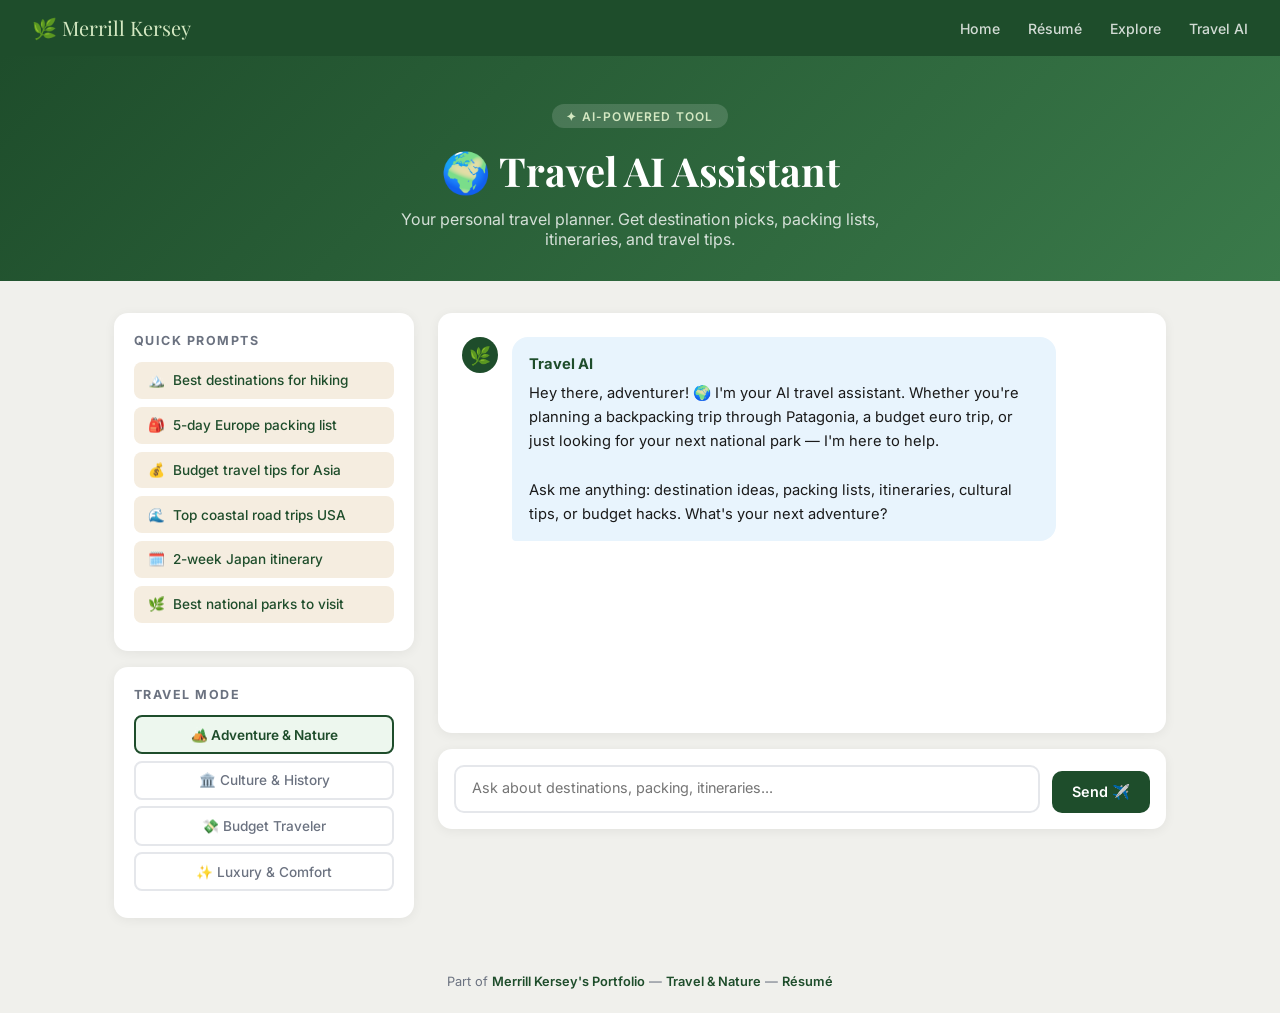
==== app .html @ 7468a77b "Rename app (1).html to app .html" ====
<!DOCTYPE html>
<html lang="en">
<head>
  <meta charset="UTF-8"/>
  <meta name="viewport" content="width=device-width, initial-scale=1.0"/>
  <title>Travel AI | Merrill Kersey</title>
  <link href="https://fonts.googleapis.com/css2?family=Playfair+Display:wght@400;700&family=Inter:wght@300;400;500;600&display=swap" rel="stylesheet"/>
  <style>
    :root {
      --forest: #1e4d2b;
      --forest-light: #2d6b3f;
      --sky: #e8f4fd;
      --sand: #f5ede0;
      --accent: #e07b39;
      --white: #ffffff;
      --gray: #f0f0ec;
      --text: #1a1a1a;
      --muted: #6b7280;
    }
    * { box-sizing: border-box; margin: 0; padding: 0; }
    body { font-family: 'Inter', sans-serif; background: var(--gray); color: var(--text); min-height: 100vh; display: flex; flex-direction: column; }

    nav { background: var(--forest); padding: 0.9rem 2rem; display: flex; justify-content: space-between; align-items: center; }
    nav .brand { font-family: 'Playfair Display', serif; color: #d4e8c2; font-size: 1.25rem; text-decoration: none; }
    nav .nav-links a { color: rgba(255,255,255,0.8); text-decoration: none; margin-left: 1.5rem; font-size: 0.88rem; font-weight: 500; transition: color 0.2s; }
    nav .nav-links a:hover { color: #fff; }

    .app-hero { background: linear-gradient(135deg, var(--forest) 0%, #3a7a4a 100%); color: white; padding: 3rem 2rem 2rem; text-align: center; }
    .app-hero .badge { background: rgba(255,255,255,0.15); color: #d4e8c2; padding: 0.3rem 0.9rem; border-radius: 20px; font-size: 0.75rem; font-weight: 600; letter-spacing: 0.1em; text-transform: uppercase; margin-bottom: 1rem; display: inline-block; }
    .app-hero h1 { font-family: 'Playfair Display', serif; font-size: 2.5rem; margin-bottom: 0.75rem; }
    .app-hero p { color: rgba(255,255,255,0.8); font-size: 1rem; max-width: 550px; margin: 0 auto; }

    .app-layout { display: grid; grid-template-columns: 300px 1fr; gap: 1.5rem; max-width: 1100px; margin: 2rem auto; padding: 0 1.5rem; flex: 1; }
    @media (max-width: 768px) { .app-layout { grid-template-columns: 1fr; } nav .nav-links { display: none; } }

    .sidebar { display: flex; flex-direction: column; gap: 1rem; }
    .card { background: var(--white); border-radius: 14px; padding: 1.25rem; box-shadow: 0 2px 12px rgba(0,0,0,0.06); }
    .card h3 { font-size: 0.78rem; font-weight: 700; text-transform: uppercase; letter-spacing: 0.12em; color: var(--muted); margin-bottom: 0.85rem; }

    .prompt-btn { width: 100%; text-align: left; background: var(--sand); border: none; border-radius: 8px; padding: 0.65rem 0.85rem; font-family: 'Inter', sans-serif; font-size: 0.85rem; color: var(--forest); font-weight: 500; cursor: pointer; transition: background 0.2s, transform 0.1s; display: block; margin-bottom: 0.5rem; }
    .prompt-btn:hover { background: #ead8c0; transform: translateX(2px); }
    .prompt-btn .emoji { margin-right: 0.5rem; }

    .mode-btn { width: 100%; padding: 0.6rem; border: 2px solid #e5e7eb; background: none; border-radius: 8px; font-family: 'Inter', sans-serif; font-size: 0.85rem; font-weight: 500; cursor: pointer; transition: all 0.2s; margin-bottom: 0.4rem; color: var(--muted); }
    .mode-btn.active { border-color: var(--forest); background: #edf7ee; color: var(--forest); font-weight: 600; }

    .chat-area { display: flex; flex-direction: column; gap: 1rem; }
    .messages { background: var(--white); border-radius: 14px; padding: 1.5rem; min-height: 420px; max-height: 520px; overflow-y: auto; box-shadow: 0 2px 12px rgba(0,0,0,0.06); display: flex; flex-direction: column; gap: 1rem; }

    .message { display: flex; gap: 0.85rem; animation: slideIn 0.3s ease; }
    .message.user { flex-direction: row-reverse; }
    @keyframes slideIn { from { opacity: 0; transform: translateY(8px); } to { opacity: 1; transform: translateY(0); } }

    .avatar { width: 36px; height: 36px; border-radius: 50%; display: flex; align-items: center; justify-content: center; font-size: 1.1rem; flex-shrink: 0; }
    .avatar.ai { background: var(--forest); }
    .avatar.user { background: var(--accent); }

    .bubble { max-width: 80%; padding: 0.9rem 1.1rem; border-radius: 16px; font-size: 0.92rem; line-height: 1.65; }
    .message.ai .bubble { background: var(--sky); color: var(--text); border-bottom-left-radius: 4px; }
    .message.user .bubble { background: var(--forest); color: #fff; border-bottom-right-radius: 4px; }
    .bubble .ai-label { font-weight: 700; display: block; margin-bottom: 0.3rem; color: var(--forest); }
    .bubble ul { padding-left: 1.2rem; margin-top: 0.4rem; }
    .bubble li { margin-bottom: 0.3rem; }

    .typing .bubble { display: flex; align-items: center; gap: 4px; padding: 1rem 1.2rem; }
    .dot { width: 8px; height: 8px; background: var(--muted); border-radius: 50%; animation: bounce 1.4s infinite ease-in-out; }
    .dot:nth-child(2) { animation-delay: 0.2s; }
    .dot:nth-child(3) { animation-delay: 0.4s; }
    @keyframes bounce { 0%, 80%, 100% { transform: scale(0.6); opacity: 0.4; } 40% { transform: scale(1); opacity: 1; } }

    .input-area { background: var(--white); border-radius: 14px; padding: 1rem; box-shadow: 0 2px 12px rgba(0,0,0,0.06); display: flex; gap: 0.75rem; align-items: flex-end; }
    .input-area textarea { flex: 1; border: 2px solid #e5e7eb; border-radius: 10px; padding: 0.75rem 1rem; font-family: 'Inter', sans-serif; font-size: 0.9rem; resize: none; outline: none; min-height: 48px; max-height: 150px; transition: border-color 0.2s; color: var(--text); }
    .input-area textarea:focus { border-color: var(--forest); }
    .send-btn { background: var(--forest); color: #fff; border: none; border-radius: 10px; padding: 0.75rem 1.25rem; font-family: 'Inter', sans-serif; font-size: 0.9rem; font-weight: 600; cursor: pointer; transition: background 0.2s, transform 0.1s; white-space: nowrap; }
    .send-btn:hover:not(:disabled) { background: var(--forest-light); transform: translateY(-1px); }
    .send-btn:disabled { opacity: 0.5; cursor: not-allowed; }

    footer { text-align: center; padding: 1.5rem; color: var(--muted); font-size: 0.8rem; margin-top: auto; }
    footer a { color: var(--forest); text-decoration: none; font-weight: 600; }
  </style>
</head>
<body>

<nav>
  <a href="index.html" class="brand">🌿 Merrill Kersey</a>
  <div class="nav-links">
    <a href="index.html">Home</a>
    <a href="resume.html">Résumé</a>
    <a href="scratch.html">Explore</a>
    <a href="app.html">Travel AI</a>
  </div>
</nav>

<div class="app-hero">
  <div class="badge">✦ AI-Powered Tool</div>
  <h1>🌍 Travel AI Assistant</h1>
  <p>Your personal travel planner. Get destination picks, packing lists, itineraries, and travel tips.</p>
</div>

<div class="app-layout">
  <div class="sidebar">
    <div class="card">
      <h3>Quick Prompts</h3>
      <button class="prompt-btn" onclick="usePrompt(this)"><span class="emoji">🏔️</span>Best destinations for hiking</button>
      <button class="prompt-btn" onclick="usePrompt(this)"><span class="emoji">🎒</span>5-day Europe packing list</button>
      <button class="prompt-btn" onclick="usePrompt(this)"><span class="emoji">💰</span>Budget travel tips for Asia</button>
      <button class="prompt-btn" onclick="usePrompt(this)"><span class="emoji">🌊</span>Top coastal road trips USA</button>
      <button class="prompt-btn" onclick="usePrompt(this)"><span class="emoji">🗓️</span>2-week Japan itinerary</button>
      <button class="prompt-btn" onclick="usePrompt(this)"><span class="emoji">🌿</span>Best national parks to visit</button>
    </div>
    <div class="card">
      <h3>Travel Mode</h3>
      <button class="mode-btn active" onclick="setMode('adventure', this)">🏕️ Adventure & Nature</button>
      <button class="mode-btn" onclick="setMode('culture', this)">🏛️ Culture & History</button>
      <button class="mode-btn" onclick="setMode('budget', this)">💸 Budget Traveler</button>
      <button class="mode-btn" onclick="setMode('luxury', this)">✨ Luxury & Comfort</button>
    </div>
  </div>

  <div class="chat-area">
    <div class="messages" id="messages">
      <div class="message ai">
        <div class="avatar ai">🌿</div>
        <div class="bubble">
          <span class="ai-label">Travel AI</span>
          Hey there, adventurer! 🌍 I'm your AI travel assistant. Whether you're planning a backpacking trip through Patagonia, a budget euro trip, or just looking for your next national park — I'm here to help.<br><br>
          Ask me anything: destination ideas, packing lists, itineraries, cultural tips, or budget hacks. What's your next adventure?
        </div>
      </div>
    </div>

    <div class="input-area">
      <textarea id="userInput" placeholder="Ask about destinations, packing, itineraries..." rows="1"
        onkeydown="handleKey(event)" oninput="autoResize(this)"></textarea>
      <button class="send-btn" id="sendBtn" onclick="sendMessage()">Send ✈️</button>
    </div>
  </div>
</div>

<footer>
  Part of <a href="index.html">Merrill Kersey's Portfolio</a> &mdash;
  <a href="scratch.html">Travel & Nature</a> &mdash;
  <a href="resume.html">Résumé</a>
</footer>

<script>
  let travelMode = 'adventure';

  const modeIntros = {
    adventure: "Switched to 🏕️ <strong>Adventure & Nature</strong> mode! I'll focus on outdoor activities, hiking, camping, and wild places. What adventure are you planning?",
    culture: "Switched to 🏛️ <strong>Culture & History</strong> mode! I'll focus on museums, local cuisine, landmarks, and authentic cultural experiences. Where are you headed?",
    budget: "Switched to 💸 <strong>Budget Traveler</strong> mode! I'll help you maximize every dollar — cheap flights, hostels, free attractions, and money-saving hacks. What's your destination?",
    luxury: "Switched to ✨ <strong>Luxury & Comfort</strong> mode! I'll focus on world-class hotels, fine dining, exclusive experiences, and premium travel. Where would you like to indulge?"
  };

  // ─── Pre-written response bank ───────────────────────────────────────────
  const responses = [
    {
      keywords: ['hiking', 'hike', 'trek', 'trail', 'best destinations'],
      adventure: `Great choice! Here are my top hiking destinations: 🏔️<br><br>
        <ul>
          <li><strong>Zion National Park, Utah</strong> — The Narrows and Angels Landing are bucket-list trails</li>
          <li><strong>Patagonia, Argentina/Chile</strong> — Torres del Paine W Trek is unmatched for scenery</li>
          <li><strong>Swiss Alps</strong> — Eiger Trail and Via Alpina offer world-class alpine routes</li>
          <li><strong>Banff, Canada</strong> — Lake Louise and Plain of Six Glaciers are stunning</li>
          <li><strong>Appalachian Trail, USA</strong> — Classic long-distance adventure through 14 states</li>
        </ul><br>
        Pro tip: Always research permit requirements in advance — Zion's Narrows and Angels Landing require reservations now! 🎫`,
      culture: `For hiking with rich cultural context, consider:<br><br>
        <ul>
          <li><strong>Camino de Santiago, Spain</strong> — Ancient pilgrimage route with incredible history</li>
          <li><strong>Inca Trail, Peru</strong> — Trek to Machu Picchu through Incan ruins</li>
          <li><strong>Mount Fuji, Japan</strong> — Sacred peak with incredible cultural significance</li>
          <li><strong>Cinque Terre, Italy</strong> — Coastal trails connecting colorful medieval villages</li>
        </ul>`,
      budget: `Best budget hiking destinations:<br><br>
        <ul>
          <li><strong>National Forests, USA</strong> — Often free, less crowded than National Parks</li>
          <li><strong>Slovenia</strong> — Triglav National Park is stunning and very affordable</li>
          <li><strong>Nepal</strong> — Annapurna Circuit is epic and surprisingly cheap</li>
          <li><strong>Portugal</strong> — Rota Vicentina coastal walk, low cost of living</li>
        </ul>
        Tip: America the Beautiful Pass ($80/year) covers all US National Parks! 💪`,
      luxury: `For a luxury hiking experience:<br><br>
        <ul>
          <li><strong>Explora Patagonia, Chile</strong> — Guided hikes with 5-star lodge stays</li>
          <li><strong>Swiss Alps Hut-to-Hut</strong> — Stay in mountain hotels each night</li>
          <li><strong>Bhutan</strong> — Exclusive trekking permits keep crowds low; incredible scenery</li>
          <li><strong>New Zealand Milford Track</strong> — Guided walk with private lodge accommodation</li>
        </ul>`
    },
    {
      keywords: ['pack', 'packing', 'bag', 'luggage', 'what to bring', 'europe'],
      adventure: `Here's my go-to adventure packing list for 5 days in Europe: 🎒<br><br>
        <ul>
          <li><strong>Clothing:</strong> 3 merino wool t-shirts, 1 fleece, waterproof jacket, 2 pants, 5 socks/underwear</li>
          <li><strong>Footwear:</strong> Trail runners (doubles for hiking + walking) + lightweight sandals</li>
          <li><strong>Tech:</strong> Universal adapter, portable charger, offline maps downloaded</li>
          <li><strong>Essentials:</strong> Microfiber towel, headlamp, reusable water bottle, first aid kit</li>
          <li><strong>Documents:</strong> Passport, travel insurance card, digital copies of everything</li>
        </ul><br>
        Golden rule: If your bag weighs more than 10kg, leave something behind! ✂️`,
      culture: `5-day Europe cultural packing list: 🏛️<br><br>
        <ul>
          <li><strong>Smart casual clothes</strong> — Many European churches require covered shoulders/knees</li>
          <li><strong>Comfortable walking shoes</strong> — You'll log 10-15 miles a day on cobblestones</li>
          <li><strong>Day bag</strong> — Small backpack for museums and day trips</li>
          <li><strong>Journal</strong> — For capturing experiences and sketching landmarks</li>
          <li><strong>Phrasebook or translation app</strong> — Locals appreciate the effort!</li>
        </ul>`,
      budget: `Budget-smart packing for Europe: 💸<br><br>
        <ul>
          <li>Pack carry-on ONLY — saves $50-100 per flight in baggage fees</li>
          <li>Bring a reusable water bottle — tap water is safe across most of Europe</li>
          <li>Packable rain jacket — cheaper than buying one there if caught in a storm</li>
          <li>Unlocked phone + local SIM card — way cheaper than roaming charges</li>
          <li>Padlock for hostel lockers — essential for keeping your stuff safe</li>
        </ul>`,
      luxury: `Luxury European packing essentials: ✨<br><br>
        <ul>
          <li>2-3 elevated outfits for fine dining and theater</li>
          <li>Quality leather shoes — worth it on European city streets</li>
          <li>Noise-canceling headphones for business class flights</li>
          <li>Lightweight cashmere layer for cool evenings</li>
          <li>Personal care kit — your hotel will have amenities but your favorites matter</li>
        </ul>`
    },
    {
      keywords: ['budget', 'cheap', 'affordable', 'save money', 'asia'],
      adventure: `Budget adventure travel in Asia — it's very doable! 🌏<br><br>
        <ul>
          <li><strong>Thailand</strong> — $30-40/day covers accommodation, food, and transport</li>
          <li><strong>Vietnam</strong> — Street food meals for $1-2, hostels from $8/night</li>
          <li><strong>Nepal</strong> — Annapurna trekking is world-class and surprisingly affordable</li>
          <li><strong>Indonesia</strong> — Bali on $50/day is totally achievable</li>
        </ul><br>
        <strong>Top money tips:</strong>
        <ul>
          <li>Eat where locals eat — street food is often safer AND tastier</li>
          <li>Travel by overnight bus/train to save on accommodation</li>
          <li>Book flights 6-8 weeks out for best prices</li>
          <li>Use Wise or Revolut for no-fee currency exchange</li>
        </ul>`,
      budget: `Asia on a shoestring — here's the playbook: 💸<br><br>
        <ul>
          <li><strong>Southeast Asia</strong> is the budget traveler's paradise — Vietnam, Cambodia, Thailand</li>
          <li>Fly into Bangkok or Kuala Lumpur (cheapest hubs)</li>
          <li>Use budget airlines like AirAsia for hops between countries</li>
          <li>Couchsurf or use hostels ($5-12/night in most of SE Asia)</li>
          <li>Avoid tourist restaurants near landmarks — walk 2 blocks and prices drop 60%</li>
          <li>Negotiate tuk-tuks and taxis before you get in</li>
        </ul>
        Realistic budget: $35-50/day covers everything in Southeast Asia comfortably.`,
      culture: `Asia on a budget with cultural depth: 🏛️<br><br>
        <ul>
          <li><strong>Japan</strong> — More affordable than you think with a JR Pass and budget ryokans</li>
          <li><strong>India</strong> — Incredible history, amazing food, very low cost</li>
          <li><strong>Taiwan</strong> — Underrated gem, excellent food scene, cheap transport</li>
          <li><strong>Sri Lanka</strong> — Ancient temples, tea plantations, beaches — all budget-friendly</li>
        </ul>`,
      luxury: `Luxury Asia doesn't have to break the bank compared to Europe: ✨<br><br>
        <ul>
          <li><strong>Maldives</strong> — Overwater bungalows are iconic and worth every penny</li>
          <li><strong>Bali</strong> — Private villa with pool for $150-200/night is incredible value</li>
          <li><strong>Japan</strong> — A traditional ryokan with kaiseki dinner is unforgettable</li>
          <li><strong>Singapore</strong> — Marina Bay Sands infinity pool is a must</li>
        </ul>`
    },
    {
      keywords: ['road trip', 'coastal', 'drive', 'car', 'usa', 'america'],
      adventure: `Top coastal road trips in the USA: 🌊<br><br>
        <ul>
          <li><strong>Pacific Coast Highway (CA)</strong> — SF to San Diego, Big Sur is the highlight — 6-8 days</li>
          <li><strong>Oregon Coast</strong> — Hwy 101, dramatic cliffs, hidden beaches, charming towns — 4-5 days</li>
          <li><strong>Olympic Peninsula, WA</strong> — Rainforests, wild beaches, and mountain views — 3-4 days</li>
          <li><strong>Florida Keys (US-1)</strong> — Miami to Key West over stunning causeways — 2-3 days</li>
          <li><strong>Acadia Loop, Maine</strong> — Rugged northeastern coastline at its finest — 3-4 days</li>
        </ul><br>
        My personal favorite: Big Sur on PCH at sunrise — absolutely breathtaking. 🌅`,
      culture: `Coastal road trips with amazing food + culture: 🍽️<br><br>
        <ul>
          <li><strong>New England Coast</strong> — Boston to Bar Harbor, lobster rolls and lighthouses</li>
          <li><strong>Gulf Coast</strong> — New Orleans to Pensacola, incredible music and Cajun food</li>
          <li><strong>Pacific Coast Highway</strong> — Wine country in Santa Barbara, farm-to-table in Carmel</li>
        </ul>`,
      budget: `Budget coastal road trips: 💰<br><br>
        <ul>
          <li>Camp at state parks along the route — $20-35/night vs $150+ for hotels</li>
          <li>Cook your own meals — a cooler + camp stove saves $40-60/day</li>
          <li>Oregon Coast is one of the most affordable — free beach access everywhere</li>
          <li>Avoid summer weekends — prices drop and crowds thin dramatically</li>
        </ul>`,
      luxury: `Luxury coastal road trips: ✨<br><br>
        <ul>
          <li>PCH with stays at Post Ranch Inn (Big Sur) — most romantic hotel in America</li>
          <li>Napa Valley detour for wine tasting and farm-to-table dining</li>
          <li>Carmel-by-the-Sea — boutique hotels, world-class golf at Pebble Beach</li>
        </ul>`
    },
    {
      keywords: ['japan', 'tokyo', 'kyoto', 'osaka', 'itinerary', '2 week', 'two week'],
      adventure: `2-Week Japan Itinerary — Adventure Edition: 🗾<br><br>
        <strong>Days 1-3: Tokyo</strong>
        <ul><li>Shinjuku, Shibuya crossing, day hike on Mount Takao</li></ul>
        <strong>Days 4-5: Hakone</strong>
        <ul><li>Mt. Fuji views, ryokan stay, onsen experience</li></ul>
        <strong>Days 6-8: Kyoto</strong>
        <ul><li>Fushimi Inari hike at dawn, bamboo forest, Arashiyama</li></ul>
        <strong>Days 9-10: Osaka</strong>
        <ul><li>Street food in Dotonbori, day trip to Nara deer park</li></ul>
        <strong>Days 11-12: Hiroshima + Miyajima</strong>
        <ul><li>Peace Memorial Museum, Itsukushima Shrine at high tide</li></ul>
        <strong>Days 13-14: Back to Tokyo</strong>
        <ul><li>Day trip to Nikko shrines, last-minute shopping in Akihabara</li></ul><br>
        Get the JR Pass before you leave home — saves a ton on bullet trains! 🚄`,
      culture: `2-Week Japan Cultural Deep Dive: 🏯<br><br>
        Focus on Kyoto (4 nights) for temples, geisha districts, traditional tea ceremony. Add Nara, Hiroshima, and the art islands of the Seto Inland Sea. Tokyo gets 3-4 nights for museums, theater, and food culture. Book a cooking class and a traditional ryokan for authentic immersion.`,
      budget: `2 Weeks in Japan — Budget Tips: 💴<br><br>
        <ul>
          <li>JR Pass ($500) covers most bullet train travel — worth it for 2 weeks</li>
          <li>7-Eleven and FamilyMart onigiri for breakfast — $1-2 and delicious</li>
          <li>Capsule hotels in Tokyo: $40-60/night, cool experience</li>
          <li>Most temples/shrines are free or under $5 to enter</li>
          <li>Realistic budget: $80-100/day including transport</li>
        </ul>`,
      luxury: `Luxury Japan 2-Week Itinerary: ✨<br><br>
        Stay at the Park Hyatt Tokyo (Lost in Translation hotel), a traditional ryokan in Hakone with private onsen, and the Ritz-Carlton Kyoto. Book a private tea ceremony, sake tasting, and sushi omakase counter experience. Charter a private guide for hidden temple access in Kyoto.`
    },
    {
      keywords: ['national park', 'parks', 'yellowstone', 'grand canyon', 'yosemite', 'zion'],
      adventure: `Best US National Parks for Adventure: 🏞️<br><br>
        <ul>
          <li><strong>Zion, Utah</strong> — The Narrows, Angels Landing, incredible slot canyons</li>
          <li><strong>Yosemite, CA</strong> — Half Dome, El Capitan, world-class climbing</li>
          <li><strong>Yellowstone, WY</strong> — Geysers, wildlife (bison, wolves, bears), backcountry</li>
          <li><strong>Grand Teton, WY</strong> — Dramatic peaks, excellent hiking, great wildlife</li>
          <li><strong>Olympic, WA</strong> — Rainforests + glaciers + wild coastline in one park</li>
          <li><strong>Grand Canyon, AZ</strong> — Rim-to-rim backpacking is a lifetime achievement</li>
          <li><strong>Glacier, MT</strong> — Going-to-the-Sun Road + pristine alpine wilderness</li>
        </ul><br>
        Pro tip: Get the <strong>America the Beautiful Pass ($80)</strong> — covers all parks for a year! 🎫`,
      budget: `National Parks on a budget: 💵<br><br>
        <ul>
          <li>America the Beautiful Pass = $80/year for unlimited entry — pays for itself in 2 parks</li>
          <li>Camp inside parks vs staying in gateway towns — saves $50-80/night</li>
          <li>Visit shoulder season (April-May or September-October) — cheaper and less crowded</li>
          <li>Check National Forest land bordering parks — often free camping nearby</li>
        </ul>`,
      culture: `National Parks with cultural significance: 🏛️<br><br>
        <ul>
          <li><strong>Mesa Verde, CO</strong> — Ancient Ancestral Puebloan cliff dwellings</li>
          <li><strong>Chaco Culture, NM</strong> — Stunning prehistoric ruins and astronomical alignments</li>
          <li><strong>Hawaii Volcanoes</strong> — Active lava flows and deep Hawaiian cultural history</li>
          <li><strong>Grand Canyon</strong> — Sacred to many Native American tribes, incredible history</li>
        </ul>`,
      luxury: `National Park luxury experiences: ✨<br><br>
        <ul>
          <li><strong>The Ahwahnee, Yosemite</strong> — Historic lodge right in the valley</li>
          <li><strong>Under Canvas glamping</strong> — Luxury tents near Yellowstone, Zion, and Grand Canyon</li>
          <li><strong>Clayoquot Wilderness Resort, BC</strong> — Remote Canadian wilderness, float-plane access</li>
          <li>Private guided tours beat ranger tours for access and depth</li>
        </ul>`
    }
  ];

  const fallbackResponses = [
    `That's a great travel question! 🌍 Here's what I'd suggest:<br><br>
      Start by narrowing down your destination by asking yourself three things: What kind of experience do you want (adventure, relaxation, culture)? What's your budget range? And how much time do you have?<br><br>
      Once you have those answers, I can give you much more targeted recommendations. Try one of the quick prompts on the left to get started, or tell me your dream destination! ✈️`,

    `Great question! Every trip is different, but here are my universal travel tips: 🗺️<br><br>
      <ul>
        <li>Book flights 6-8 weeks out for the sweet spot of price vs. availability</li>
        <li>Always get travel insurance — it's saved me multiple times</li>
        <li>Pack lighter than you think you need to — you can always buy things there</li>
        <li>Download offline maps before you arrive — data can be spotty abroad</li>
        <li>Talk to locals — they always know the best spots that aren't in any guidebook</li>
      </ul><br>
      Want recommendations for a specific destination? Just ask! 🌟`,

    `Awesome — I love helping plan adventures! 🧭 Here's a starting framework for any trip:<br><br>
      <ul>
        <li><strong>1-3 days:</strong> Focus on one city or region, go deep not wide</li>
        <li><strong>5-7 days:</strong> One country, 2-3 highlights, comfortable pace</li>
        <li><strong>2 weeks:</strong> Regional route or one country thoroughly explored</li>
        <li><strong>1 month+:</strong> Go slow, blend in, live like a local</li>
      </ul><br>
      Tell me your destination and trip length and I'll build you a full itinerary! 🗓️`
  ];

  let fallbackIndex = 0;

  function setMode(mode, btn) {
    travelMode = mode;
    document.querySelectorAll('.mode-btn').forEach(b => b.classList.remove('active'));
    btn.classList.add('active');
    addMessage('ai', modeIntros[mode]);
  }

  function usePrompt(btn) {
    const text = btn.textContent.replace(/^[\S]+\s/, '').trim();
    document.getElementById('userInput').value = text;
    document.getElementById('userInput').focus();
  }

  function autoResize(textarea) {
    textarea.style.height = 'auto';
    textarea.style.height = Math.min(textarea.scrollHeight, 150) + 'px';
  }

  function handleKey(e) {
    if (e.key === 'Enter' && !e.shiftKey) { e.preventDefault(); sendMessage(); }
  }

  function addMessage(role, htmlContent) {
    const messages = document.getElementById('messages');
    const div = document.createElement('div');
    div.className = `message ${role}`;
    div.innerHTML = role === 'ai'
      ? `<div class="avatar ai">🌿</div><div class="bubble"><span class="ai-label">Travel AI</span>${htmlContent}</div>`
      : `<div class="avatar user">👤</div><div class="bubble">${htmlContent}</div>`;
    messages.appendChild(div);
    messages.scrollTop = messages.scrollHeight;
  }

  function addTyping() {
    const messages = document.getElementById('messages');
    const div = document.createElement('div');
    div.className = 'message ai typing';
    div.id = 'typingIndicator';
    div.innerHTML = `<div class="avatar ai">🌿</div><div class="bubble"><div class="dot"></div><div class="dot"></div><div class="dot"></div></div>`;
    messages.appendChild(div);
    messages.scrollTop = messages.scrollHeight;
  }

  function removeTyping() {
    const el = document.getElementById('typingIndicator');
    if (el) el.remove();
  }

  function getResponse(text) {
    const lower = text.toLowerCase();
    for (const r of responses) {
      if (r.keywords.some(k => lower.includes(k))) {
        return r[travelMode] || r['adventure'];
      }
    }
    // Rotate through fallbacks
    const reply = fallbackResponses[fallbackIndex % fallbackResponses.length];
    fallbackIndex++;
    return reply;
  }

  function sendMessage() {
    const input = document.getElementById('userInput');
    const sendBtn = document.getElementById('sendBtn');
    const text = input.value.trim();
    if (!text) return;

    addMessage('user', text);
    input.value = '';
    input.style.height = 'auto';
    sendBtn.disabled = true;
    addTyping();

    // Simulate typing delay
    setTimeout(() => {
      removeTyping();
      addMessage('ai', getResponse(text));
      sendBtn.disabled = false;
      input.focus();
    }, 1200 + Math.random() * 800);
  }
</script>
</body>
</html>
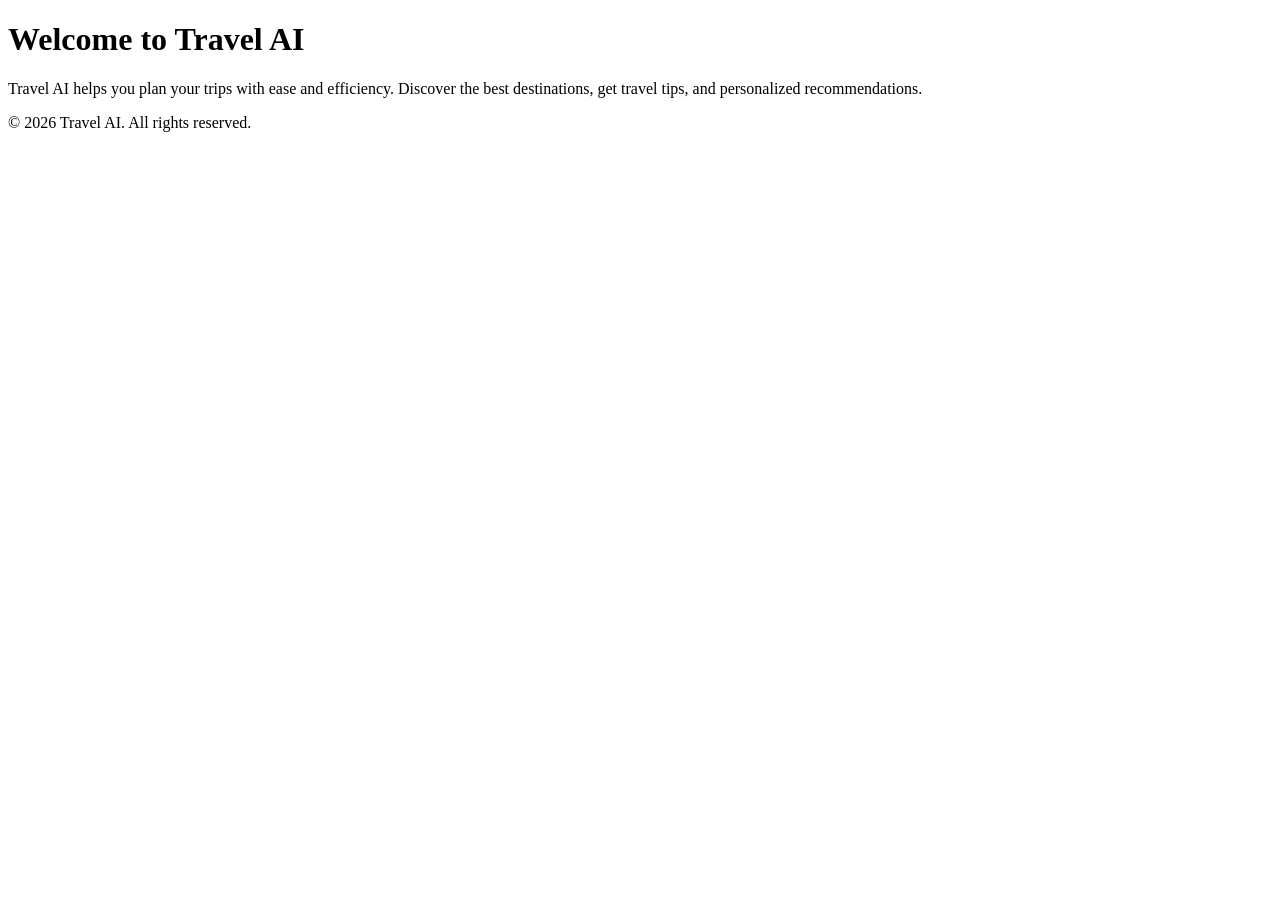
==== commit 463c1126: "Rename app.html to app .html" ====
--- a/app .html
+++ b/app .html
@@ -1,476 +1,15 @@
 <!DOCTYPE html>
 <html lang="en">
 <head>
-  <meta charset="UTF-8"/>
-  <meta name="viewport" content="width=device-width, initial-scale=1.0"/>
-  <title>Travel AI | Merrill Kersey</title>
-  <link href="https://fonts.googleapis.com/css2?family=Playfair+Display:wght@400;700&family=Inter:wght@300;400;500;600&display=swap" rel="stylesheet"/>
-  <style>
-    :root {
-      --forest: #1e4d2b;
-      --forest-light: #2d6b3f;
-      --sky: #e8f4fd;
-      --sand: #f5ede0;
-      --accent: #e07b39;
-      --white: #ffffff;
-      --gray: #f0f0ec;
-      --text: #1a1a1a;
-      --muted: #6b7280;
-    }
-    * { box-sizing: border-box; margin: 0; padding: 0; }
-    body { font-family: 'Inter', sans-serif; background: var(--gray); color: var(--text); min-height: 100vh; display: flex; flex-direction: column; }
-
-    nav { background: var(--forest); padding: 0.9rem 2rem; display: flex; justify-content: space-between; align-items: center; }
-    nav .brand { font-family: 'Playfair Display', serif; color: #d4e8c2; font-size: 1.25rem; text-decoration: none; }
-    nav .nav-links a { color: rgba(255,255,255,0.8); text-decoration: none; margin-left: 1.5rem; font-size: 0.88rem; font-weight: 500; transition: color 0.2s; }
-    nav .nav-links a:hover { color: #fff; }
-
-    .app-hero { background: linear-gradient(135deg, var(--forest) 0%, #3a7a4a 100%); color: white; padding: 3rem 2rem 2rem; text-align: center; }
-    .app-hero .badge { background: rgba(255,255,255,0.15); color: #d4e8c2; padding: 0.3rem 0.9rem; border-radius: 20px; font-size: 0.75rem; font-weight: 600; letter-spacing: 0.1em; text-transform: uppercase; margin-bottom: 1rem; display: inline-block; }
-    .app-hero h1 { font-family: 'Playfair Display', serif; font-size: 2.5rem; margin-bottom: 0.75rem; }
-    .app-hero p { color: rgba(255,255,255,0.8); font-size: 1rem; max-width: 550px; margin: 0 auto; }
-
-    .app-layout { display: grid; grid-template-columns: 300px 1fr; gap: 1.5rem; max-width: 1100px; margin: 2rem auto; padding: 0 1.5rem; flex: 1; }
-    @media (max-width: 768px) { .app-layout { grid-template-columns: 1fr; } nav .nav-links { display: none; } }
-
-    .sidebar { display: flex; flex-direction: column; gap: 1rem; }
-    .card { background: var(--white); border-radius: 14px; padding: 1.25rem; box-shadow: 0 2px 12px rgba(0,0,0,0.06); }
-    .card h3 { font-size: 0.78rem; font-weight: 700; text-transform: uppercase; letter-spacing: 0.12em; color: var(--muted); margin-bottom: 0.85rem; }
-
-    .prompt-btn { width: 100%; text-align: left; background: var(--sand); border: none; border-radius: 8px; padding: 0.65rem 0.85rem; font-family: 'Inter', sans-serif; font-size: 0.85rem; color: var(--forest); font-weight: 500; cursor: pointer; transition: background 0.2s, transform 0.1s; display: block; margin-bottom: 0.5rem; }
-    .prompt-btn:hover { background: #ead8c0; transform: translateX(2px); }
-    .prompt-btn .emoji { margin-right: 0.5rem; }
-
-    .mode-btn { width: 100%; padding: 0.6rem; border: 2px solid #e5e7eb; background: none; border-radius: 8px; font-family: 'Inter', sans-serif; font-size: 0.85rem; font-weight: 500; cursor: pointer; transition: all 0.2s; margin-bottom: 0.4rem; color: var(--muted); }
-    .mode-btn.active { border-color: var(--forest); background: #edf7ee; color: var(--forest); font-weight: 600; }
-
-    .chat-area { display: flex; flex-direction: column; gap: 1rem; }
-    .messages { background: var(--white); border-radius: 14px; padding: 1.5rem; min-height: 420px; max-height: 520px; overflow-y: auto; box-shadow: 0 2px 12px rgba(0,0,0,0.06); display: flex; flex-direction: column; gap: 1rem; }
-
-    .message { display: flex; gap: 0.85rem; animation: slideIn 0.3s ease; }
-    .message.user { flex-direction: row-reverse; }
-    @keyframes slideIn { from { opacity: 0; transform: translateY(8px); } to { opacity: 1; transform: translateY(0); } }
-
-    .avatar { width: 36px; height: 36px; border-radius: 50%; display: flex; align-items: center; justify-content: center; font-size: 1.1rem; flex-shrink: 0; }
-    .avatar.ai { background: var(--forest); }
-    .avatar.user { background: var(--accent); }
-
-    .bubble { max-width: 80%; padding: 0.9rem 1.1rem; border-radius: 16px; font-size: 0.92rem; line-height: 1.65; }
-    .message.ai .bubble { background: var(--sky); color: var(--text); border-bottom-left-radius: 4px; }
-    .message.user .bubble { background: var(--forest); color: #fff; border-bottom-right-radius: 4px; }
-    .bubble .ai-label { font-weight: 700; display: block; margin-bottom: 0.3rem; color: var(--forest); }
-    .bubble ul { padding-left: 1.2rem; margin-top: 0.4rem; }
-    .bubble li { margin-bottom: 0.3rem; }
-
-    .typing .bubble { display: flex; align-items: center; gap: 4px; padding: 1rem 1.2rem; }
-    .dot { width: 8px; height: 8px; background: var(--muted); border-radius: 50%; animation: bounce 1.4s infinite ease-in-out; }
-    .dot:nth-child(2) { animation-delay: 0.2s; }
-    .dot:nth-child(3) { animation-delay: 0.4s; }
-    @keyframes bounce { 0%, 80%, 100% { transform: scale(0.6); opacity: 0.4; } 40% { transform: scale(1); opacity: 1; } }
-
-    .input-area { background: var(--white); border-radius: 14px; padding: 1rem; box-shadow: 0 2px 12px rgba(0,0,0,0.06); display: flex; gap: 0.75rem; align-items: flex-end; }
-    .input-area textarea { flex: 1; border: 2px solid #e5e7eb; border-radius: 10px; padding: 0.75rem 1rem; font-family: 'Inter', sans-serif; font-size: 0.9rem; resize: none; outline: none; min-height: 48px; max-height: 150px; transition: border-color 0.2s; color: var(--text); }
-    .input-area textarea:focus { border-color: var(--forest); }
-    .send-btn { background: var(--forest); color: #fff; border: none; border-radius: 10px; padding: 0.75rem 1.25rem; font-family: 'Inter', sans-serif; font-size: 0.9rem; font-weight: 600; cursor: pointer; transition: background 0.2s, transform 0.1s; white-space: nowrap; }
-    .send-btn:hover:not(:disabled) { background: var(--forest-light); transform: translateY(-1px); }
-    .send-btn:disabled { opacity: 0.5; cursor: not-allowed; }
-
-    footer { text-align: center; padding: 1.5rem; color: var(--muted); font-size: 0.8rem; margin-top: auto; }
-    footer a { color: var(--forest); text-decoration: none; font-weight: 600; }
-  </style>
+    <meta charset="UTF-8">
+    <meta name="viewport" content="width=device-width, initial-scale=1.0">
+    <title>Travel AI</title>
 </head>
 <body>
-
-<nav>
-  <a href="index.html" class="brand">🌿 Merrill Kersey</a>
-  <div class="nav-links">
-    <a href="index.html">Home</a>
-    <a href="resume.html">Résumé</a>
-    <a href="scratch.html">Explore</a>
-    <a href="app.html">Travel AI</a>
-  </div>
-</nav>
-
-<div class="app-hero">
-  <div class="badge">✦ AI-Powered Tool</div>
-  <h1>🌍 Travel AI Assistant</h1>
-  <p>Your personal travel planner. Get destination picks, packing lists, itineraries, and travel tips.</p>
-</div>
-
-<div class="app-layout">
-  <div class="sidebar">
-    <div class="card">
-      <h3>Quick Prompts</h3>
-      <button class="prompt-btn" onclick="usePrompt(this)"><span class="emoji">🏔️</span>Best destinations for hiking</button>
-      <button class="prompt-btn" onclick="usePrompt(this)"><span class="emoji">🎒</span>5-day Europe packing list</button>
-      <button class="prompt-btn" onclick="usePrompt(this)"><span class="emoji">💰</span>Budget travel tips for Asia</button>
-      <button class="prompt-btn" onclick="usePrompt(this)"><span class="emoji">🌊</span>Top coastal road trips USA</button>
-      <button class="prompt-btn" onclick="usePrompt(this)"><span class="emoji">🗓️</span>2-week Japan itinerary</button>
-      <button class="prompt-btn" onclick="usePrompt(this)"><span class="emoji">🌿</span>Best national parks to visit</button>
-    </div>
-    <div class="card">
-      <h3>Travel Mode</h3>
-      <button class="mode-btn active" onclick="setMode('adventure', this)">🏕️ Adventure & Nature</button>
-      <button class="mode-btn" onclick="setMode('culture', this)">🏛️ Culture & History</button>
-      <button class="mode-btn" onclick="setMode('budget', this)">💸 Budget Traveler</button>
-      <button class="mode-btn" onclick="setMode('luxury', this)">✨ Luxury & Comfort</button>
-    </div>
-  </div>
-
-  <div class="chat-area">
-    <div class="messages" id="messages">
-      <div class="message ai">
-        <div class="avatar ai">🌿</div>
-        <div class="bubble">
-          <span class="ai-label">Travel AI</span>
-          Hey there, adventurer! 🌍 I'm your AI travel assistant. Whether you're planning a backpacking trip through Patagonia, a budget euro trip, or just looking for your next national park — I'm here to help.<br><br>
-          Ask me anything: destination ideas, packing lists, itineraries, cultural tips, or budget hacks. What's your next adventure?
-        </div>
-      </div>
-    </div>
-
-    <div class="input-area">
-      <textarea id="userInput" placeholder="Ask about destinations, packing, itineraries..." rows="1"
-        onkeydown="handleKey(event)" oninput="autoResize(this)"></textarea>
-      <button class="send-btn" id="sendBtn" onclick="sendMessage()">Send ✈️</button>
-    </div>
-  </div>
-</div>
-
-<footer>
-  Part of <a href="index.html">Merrill Kersey's Portfolio</a> &mdash;
-  <a href="scratch.html">Travel & Nature</a> &mdash;
-  <a href="resume.html">Résumé</a>
-</footer>
-
-<script>
-  let travelMode = 'adventure';
-
-  const modeIntros = {
-    adventure: "Switched to 🏕️ <strong>Adventure & Nature</strong> mode! I'll focus on outdoor activities, hiking, camping, and wild places. What adventure are you planning?",
-    culture: "Switched to 🏛️ <strong>Culture & History</strong> mode! I'll focus on museums, local cuisine, landmarks, and authentic cultural experiences. Where are you headed?",
-    budget: "Switched to 💸 <strong>Budget Traveler</strong> mode! I'll help you maximize every dollar — cheap flights, hostels, free attractions, and money-saving hacks. What's your destination?",
-    luxury: "Switched to ✨ <strong>Luxury & Comfort</strong> mode! I'll focus on world-class hotels, fine dining, exclusive experiences, and premium travel. Where would you like to indulge?"
-  };
-
-  // ─── Pre-written response bank ───────────────────────────────────────────
-  const responses = [
-    {
-      keywords: ['hiking', 'hike', 'trek', 'trail', 'best destinations'],
-      adventure: `Great choice! Here are my top hiking destinations: 🏔️<br><br>
-        <ul>
-          <li><strong>Zion National Park, Utah</strong> — The Narrows and Angels Landing are bucket-list trails</li>
-          <li><strong>Patagonia, Argentina/Chile</strong> — Torres del Paine W Trek is unmatched for scenery</li>
-          <li><strong>Swiss Alps</strong> — Eiger Trail and Via Alpina offer world-class alpine routes</li>
-          <li><strong>Banff, Canada</strong> — Lake Louise and Plain of Six Glaciers are stunning</li>
-          <li><strong>Appalachian Trail, USA</strong> — Classic long-distance adventure through 14 states</li>
-        </ul><br>
-        Pro tip: Always research permit requirements in advance — Zion's Narrows and Angels Landing require reservations now! 🎫`,
-      culture: `For hiking with rich cultural context, consider:<br><br>
-        <ul>
-          <li><strong>Camino de Santiago, Spain</strong> — Ancient pilgrimage route with incredible history</li>
-          <li><strong>Inca Trail, Peru</strong> — Trek to Machu Picchu through Incan ruins</li>
-          <li><strong>Mount Fuji, Japan</strong> — Sacred peak with incredible cultural significance</li>
-          <li><strong>Cinque Terre, Italy</strong> — Coastal trails connecting colorful medieval villages</li>
-        </ul>`,
-      budget: `Best budget hiking destinations:<br><br>
-        <ul>
-          <li><strong>National Forests, USA</strong> — Often free, less crowded than National Parks</li>
-          <li><strong>Slovenia</strong> — Triglav National Park is stunning and very affordable</li>
-          <li><strong>Nepal</strong> — Annapurna Circuit is epic and surprisingly cheap</li>
-          <li><strong>Portugal</strong> — Rota Vicentina coastal walk, low cost of living</li>
-        </ul>
-        Tip: America the Beautiful Pass ($80/year) covers all US National Parks! 💪`,
-      luxury: `For a luxury hiking experience:<br><br>
-        <ul>
-          <li><strong>Explora Patagonia, Chile</strong> — Guided hikes with 5-star lodge stays</li>
-          <li><strong>Swiss Alps Hut-to-Hut</strong> — Stay in mountain hotels each night</li>
-          <li><strong>Bhutan</strong> — Exclusive trekking permits keep crowds low; incredible scenery</li>
-          <li><strong>New Zealand Milford Track</strong> — Guided walk with private lodge accommodation</li>
-        </ul>`
-    },
-    {
-      keywords: ['pack', 'packing', 'bag', 'luggage', 'what to bring', 'europe'],
-      adventure: `Here's my go-to adventure packing list for 5 days in Europe: 🎒<br><br>
-        <ul>
-          <li><strong>Clothing:</strong> 3 merino wool t-shirts, 1 fleece, waterproof jacket, 2 pants, 5 socks/underwear</li>
-          <li><strong>Footwear:</strong> Trail runners (doubles for hiking + walking) + lightweight sandals</li>
-          <li><strong>Tech:</strong> Universal adapter, portable charger, offline maps downloaded</li>
-          <li><strong>Essentials:</strong> Microfiber towel, headlamp, reusable water bottle, first aid kit</li>
-          <li><strong>Documents:</strong> Passport, travel insurance card, digital copies of everything</li>
-        </ul><br>
-        Golden rule: If your bag weighs more than 10kg, leave something behind! ✂️`,
-      culture: `5-day Europe cultural packing list: 🏛️<br><br>
-        <ul>
-          <li><strong>Smart casual clothes</strong> — Many European churches require covered shoulders/knees</li>
-          <li><strong>Comfortable walking shoes</strong> — You'll log 10-15 miles a day on cobblestones</li>
-          <li><strong>Day bag</strong> — Small backpack for museums and day trips</li>
-          <li><strong>Journal</strong> — For capturing experiences and sketching landmarks</li>
-          <li><strong>Phrasebook or translation app</strong> — Locals appreciate the effort!</li>
-        </ul>`,
-      budget: `Budget-smart packing for Europe: 💸<br><br>
-        <ul>
-          <li>Pack carry-on ONLY — saves $50-100 per flight in baggage fees</li>
-          <li>Bring a reusable water bottle — tap water is safe across most of Europe</li>
-          <li>Packable rain jacket — cheaper than buying one there if caught in a storm</li>
-          <li>Unlocked phone + local SIM card — way cheaper than roaming charges</li>
-          <li>Padlock for hostel lockers — essential for keeping your stuff safe</li>
-        </ul>`,
-      luxury: `Luxury European packing essentials: ✨<br><br>
-        <ul>
-          <li>2-3 elevated outfits for fine dining and theater</li>
-          <li>Quality leather shoes — worth it on European city streets</li>
-          <li>Noise-canceling headphones for business class flights</li>
-          <li>Lightweight cashmere layer for cool evenings</li>
-          <li>Personal care kit — your hotel will have amenities but your favorites matter</li>
-        </ul>`
-    },
-    {
-      keywords: ['budget', 'cheap', 'affordable', 'save money', 'asia'],
-      adventure: `Budget adventure travel in Asia — it's very doable! 🌏<br><br>
-        <ul>
-          <li><strong>Thailand</strong> — $30-40/day covers accommodation, food, and transport</li>
-          <li><strong>Vietnam</strong> — Street food meals for $1-2, hostels from $8/night</li>
-          <li><strong>Nepal</strong> — Annapurna trekking is world-class and surprisingly affordable</li>
-          <li><strong>Indonesia</strong> — Bali on $50/day is totally achievable</li>
-        </ul><br>
-        <strong>Top money tips:</strong>
-        <ul>
-          <li>Eat where locals eat — street food is often safer AND tastier</li>
-          <li>Travel by overnight bus/train to save on accommodation</li>
-          <li>Book flights 6-8 weeks out for best prices</li>
-          <li>Use Wise or Revolut for no-fee currency exchange</li>
-        </ul>`,
-      budget: `Asia on a shoestring — here's the playbook: 💸<br><br>
-        <ul>
-          <li><strong>Southeast Asia</strong> is the budget traveler's paradise — Vietnam, Cambodia, Thailand</li>
-          <li>Fly into Bangkok or Kuala Lumpur (cheapest hubs)</li>
-          <li>Use budget airlines like AirAsia for hops between countries</li>
-          <li>Couchsurf or use hostels ($5-12/night in most of SE Asia)</li>
-          <li>Avoid tourist restaurants near landmarks — walk 2 blocks and prices drop 60%</li>
-          <li>Negotiate tuk-tuks and taxis before you get in</li>
-        </ul>
-        Realistic budget: $35-50/day covers everything in Southeast Asia comfortably.`,
-      culture: `Asia on a budget with cultural depth: 🏛️<br><br>
-        <ul>
-          <li><strong>Japan</strong> — More affordable than you think with a JR Pass and budget ryokans</li>
-          <li><strong>India</strong> — Incredible history, amazing food, very low cost</li>
-          <li><strong>Taiwan</strong> — Underrated gem, excellent food scene, cheap transport</li>
-          <li><strong>Sri Lanka</strong> — Ancient temples, tea plantations, beaches — all budget-friendly</li>
-        </ul>`,
-      luxury: `Luxury Asia doesn't have to break the bank compared to Europe: ✨<br><br>
-        <ul>
-          <li><strong>Maldives</strong> — Overwater bungalows are iconic and worth every penny</li>
-          <li><strong>Bali</strong> — Private villa with pool for $150-200/night is incredible value</li>
-          <li><strong>Japan</strong> — A traditional ryokan with kaiseki dinner is unforgettable</li>
-          <li><strong>Singapore</strong> — Marina Bay Sands infinity pool is a must</li>
-        </ul>`
-    },
-    {
-      keywords: ['road trip', 'coastal', 'drive', 'car', 'usa', 'america'],
-      adventure: `Top coastal road trips in the USA: 🌊<br><br>
-        <ul>
-          <li><strong>Pacific Coast Highway (CA)</strong> — SF to San Diego, Big Sur is the highlight — 6-8 days</li>
-          <li><strong>Oregon Coast</strong> — Hwy 101, dramatic cliffs, hidden beaches, charming towns — 4-5 days</li>
-          <li><strong>Olympic Peninsula, WA</strong> — Rainforests, wild beaches, and mountain views — 3-4 days</li>
-          <li><strong>Florida Keys (US-1)</strong> — Miami to Key West over stunning causeways — 2-3 days</li>
-          <li><strong>Acadia Loop, Maine</strong> — Rugged northeastern coastline at its finest — 3-4 days</li>
-        </ul><br>
-        My personal favorite: Big Sur on PCH at sunrise — absolutely breathtaking. 🌅`,
-      culture: `Coastal road trips with amazing food + culture: 🍽️<br><br>
-        <ul>
-          <li><strong>New England Coast</strong> — Boston to Bar Harbor, lobster rolls and lighthouses</li>
-          <li><strong>Gulf Coast</strong> — New Orleans to Pensacola, incredible music and Cajun food</li>
-          <li><strong>Pacific Coast Highway</strong> — Wine country in Santa Barbara, farm-to-table in Carmel</li>
-        </ul>`,
-      budget: `Budget coastal road trips: 💰<br><br>
-        <ul>
-          <li>Camp at state parks along the route — $20-35/night vs $150+ for hotels</li>
-          <li>Cook your own meals — a cooler + camp stove saves $40-60/day</li>
-          <li>Oregon Coast is one of the most affordable — free beach access everywhere</li>
-          <li>Avoid summer weekends — prices drop and crowds thin dramatically</li>
-        </ul>`,
-      luxury: `Luxury coastal road trips: ✨<br><br>
-        <ul>
-          <li>PCH with stays at Post Ranch Inn (Big Sur) — most romantic hotel in America</li>
-          <li>Napa Valley detour for wine tasting and farm-to-table dining</li>
-          <li>Carmel-by-the-Sea — boutique hotels, world-class golf at Pebble Beach</li>
-        </ul>`
-    },
-    {
-      keywords: ['japan', 'tokyo', 'kyoto', 'osaka', 'itinerary', '2 week', 'two week'],
-      adventure: `2-Week Japan Itinerary — Adventure Edition: 🗾<br><br>
-        <strong>Days 1-3: Tokyo</strong>
-        <ul><li>Shinjuku, Shibuya crossing, day hike on Mount Takao</li></ul>
-        <strong>Days 4-5: Hakone</strong>
-        <ul><li>Mt. Fuji views, ryokan stay, onsen experience</li></ul>
-        <strong>Days 6-8: Kyoto</strong>
-        <ul><li>Fushimi Inari hike at dawn, bamboo forest, Arashiyama</li></ul>
-        <strong>Days 9-10: Osaka</strong>
-        <ul><li>Street food in Dotonbori, day trip to Nara deer park</li></ul>
-        <strong>Days 11-12: Hiroshima + Miyajima</strong>
-        <ul><li>Peace Memorial Museum, Itsukushima Shrine at high tide</li></ul>
-        <strong>Days 13-14: Back to Tokyo</strong>
-        <ul><li>Day trip to Nikko shrines, last-minute shopping in Akihabara</li></ul><br>
-        Get the JR Pass before you leave home — saves a ton on bullet trains! 🚄`,
-      culture: `2-Week Japan Cultural Deep Dive: 🏯<br><br>
-        Focus on Kyoto (4 nights) for temples, geisha districts, traditional tea ceremony. Add Nara, Hiroshima, and the art islands of the Seto Inland Sea. Tokyo gets 3-4 nights for museums, theater, and food culture. Book a cooking class and a traditional ryokan for authentic immersion.`,
-      budget: `2 Weeks in Japan — Budget Tips: 💴<br><br>
-        <ul>
-          <li>JR Pass ($500) covers most bullet train travel — worth it for 2 weeks</li>
-          <li>7-Eleven and FamilyMart onigiri for breakfast — $1-2 and delicious</li>
-          <li>Capsule hotels in Tokyo: $40-60/night, cool experience</li>
-          <li>Most temples/shrines are free or under $5 to enter</li>
-          <li>Realistic budget: $80-100/day including transport</li>
-        </ul>`,
-      luxury: `Luxury Japan 2-Week Itinerary: ✨<br><br>
-        Stay at the Park Hyatt Tokyo (Lost in Translation hotel), a traditional ryokan in Hakone with private onsen, and the Ritz-Carlton Kyoto. Book a private tea ceremony, sake tasting, and sushi omakase counter experience. Charter a private guide for hidden temple access in Kyoto.`
-    },
-    {
-      keywords: ['national park', 'parks', 'yellowstone', 'grand canyon', 'yosemite', 'zion'],
-      adventure: `Best US National Parks for Adventure: 🏞️<br><br>
-        <ul>
-          <li><strong>Zion, Utah</strong> — The Narrows, Angels Landing, incredible slot canyons</li>
-          <li><strong>Yosemite, CA</strong> — Half Dome, El Capitan, world-class climbing</li>
-          <li><strong>Yellowstone, WY</strong> — Geysers, wildlife (bison, wolves, bears), backcountry</li>
-          <li><strong>Grand Teton, WY</strong> — Dramatic peaks, excellent hiking, great wildlife</li>
-          <li><strong>Olympic, WA</strong> — Rainforests + glaciers + wild coastline in one park</li>
-          <li><strong>Grand Canyon, AZ</strong> — Rim-to-rim backpacking is a lifetime achievement</li>
-          <li><strong>Glacier, MT</strong> — Going-to-the-Sun Road + pristine alpine wilderness</li>
-        </ul><br>
-        Pro tip: Get the <strong>America the Beautiful Pass ($80)</strong> — covers all parks for a year! 🎫`,
-      budget: `National Parks on a budget: 💵<br><br>
-        <ul>
-          <li>America the Beautiful Pass = $80/year for unlimited entry — pays for itself in 2 parks</li>
-          <li>Camp inside parks vs staying in gateway towns — saves $50-80/night</li>
-          <li>Visit shoulder season (April-May or September-October) — cheaper and less crowded</li>
-          <li>Check National Forest land bordering parks — often free camping nearby</li>
-        </ul>`,
-      culture: `National Parks with cultural significance: 🏛️<br><br>
-        <ul>
-          <li><strong>Mesa Verde, CO</strong> — Ancient Ancestral Puebloan cliff dwellings</li>
-          <li><strong>Chaco Culture, NM</strong> — Stunning prehistoric ruins and astronomical alignments</li>
-          <li><strong>Hawaii Volcanoes</strong> — Active lava flows and deep Hawaiian cultural history</li>
-          <li><strong>Grand Canyon</strong> — Sacred to many Native American tribes, incredible history</li>
-        </ul>`,
-      luxury: `National Park luxury experiences: ✨<br><br>
-        <ul>
-          <li><strong>The Ahwahnee, Yosemite</strong> — Historic lodge right in the valley</li>
-          <li><strong>Under Canvas glamping</strong> — Luxury tents near Yellowstone, Zion, and Grand Canyon</li>
-          <li><strong>Clayoquot Wilderness Resort, BC</strong> — Remote Canadian wilderness, float-plane access</li>
-          <li>Private guided tours beat ranger tours for access and depth</li>
-        </ul>`
-    }
-  ];
-
-  const fallbackResponses = [
-    `That's a great travel question! 🌍 Here's what I'd suggest:<br><br>
-      Start by narrowing down your destination by asking yourself three things: What kind of experience do you want (adventure, relaxation, culture)? What's your budget range? And how much time do you have?<br><br>
-      Once you have those answers, I can give you much more targeted recommendations. Try one of the quick prompts on the left to get started, or tell me your dream destination! ✈️`,
-
-    `Great question! Every trip is different, but here are my universal travel tips: 🗺️<br><br>
-      <ul>
-        <li>Book flights 6-8 weeks out for the sweet spot of price vs. availability</li>
-        <li>Always get travel insurance — it's saved me multiple times</li>
-        <li>Pack lighter than you think you need to — you can always buy things there</li>
-        <li>Download offline maps before you arrive — data can be spotty abroad</li>
-        <li>Talk to locals — they always know the best spots that aren't in any guidebook</li>
-      </ul><br>
-      Want recommendations for a specific destination? Just ask! 🌟`,
-
-    `Awesome — I love helping plan adventures! 🧭 Here's a starting framework for any trip:<br><br>
-      <ul>
-        <li><strong>1-3 days:</strong> Focus on one city or region, go deep not wide</li>
-        <li><strong>5-7 days:</strong> One country, 2-3 highlights, comfortable pace</li>
-        <li><strong>2 weeks:</strong> Regional route or one country thoroughly explored</li>
-        <li><strong>1 month+:</strong> Go slow, blend in, live like a local</li>
-      </ul><br>
-      Tell me your destination and trip length and I'll build you a full itinerary! 🗓️`
-  ];
-
-  let fallbackIndex = 0;
-
-  function setMode(mode, btn) {
-    travelMode = mode;
-    document.querySelectorAll('.mode-btn').forEach(b => b.classList.remove('active'));
-    btn.classList.add('active');
-    addMessage('ai', modeIntros[mode]);
-  }
-
-  function usePrompt(btn) {
-    const text = btn.textContent.replace(/^[\S]+\s/, '').trim();
-    document.getElementById('userInput').value = text;
-    document.getElementById('userInput').focus();
-  }
-
-  function autoResize(textarea) {
-    textarea.style.height = 'auto';
-    textarea.style.height = Math.min(textarea.scrollHeight, 150) + 'px';
-  }
-
-  function handleKey(e) {
-    if (e.key === 'Enter' && !e.shiftKey) { e.preventDefault(); sendMessage(); }
-  }
-
-  function addMessage(role, htmlContent) {
-    const messages = document.getElementById('messages');
-    const div = document.createElement('div');
-    div.className = `message ${role}`;
-    div.innerHTML = role === 'ai'
-      ? `<div class="avatar ai">🌿</div><div class="bubble"><span class="ai-label">Travel AI</span>${htmlContent}</div>`
-      : `<div class="avatar user">👤</div><div class="bubble">${htmlContent}</div>`;
-    messages.appendChild(div);
-    messages.scrollTop = messages.scrollHeight;
-  }
-
-  function addTyping() {
-    const messages = document.getElementById('messages');
-    const div = document.createElement('div');
-    div.className = 'message ai typing';
-    div.id = 'typingIndicator';
-    div.innerHTML = `<div class="avatar ai">🌿</div><div class="bubble"><div class="dot"></div><div class="dot"></div><div class="dot"></div></div>`;
-    messages.appendChild(div);
-    messages.scrollTop = messages.scrollHeight;
-  }
-
-  function removeTyping() {
-    const el = document.getElementById('typingIndicator');
-    if (el) el.remove();
-  }
-
-  function getResponse(text) {
-    const lower = text.toLowerCase();
-    for (const r of responses) {
-      if (r.keywords.some(k => lower.includes(k))) {
-        return r[travelMode] || r['adventure'];
-      }
-    }
-    // Rotate through fallbacks
-    const reply = fallbackResponses[fallbackIndex % fallbackResponses.length];
-    fallbackIndex++;
-    return reply;
-  }
-
-  function sendMessage() {
-    const input = document.getElementById('userInput');
-    const sendBtn = document.getElementById('sendBtn');
-    const text = input.value.trim();
-    if (!text) return;
-
-    addMessage('user', text);
-    input.value = '';
-    input.style.height = 'auto';
-    sendBtn.disabled = true;
-    addTyping();
-
-    // Simulate typing delay
-    setTimeout(() => {
-      removeTyping();
-      addMessage('ai', getResponse(text));
-      sendBtn.disabled = false;
-      input.focus();
-    }, 1200 + Math.random() * 800);
-  }
-</script>
+    <h1>Welcome to Travel AI</h1>
+    <p>Travel AI helps you plan your trips with ease and efficiency. Discover the best destinations, get travel tips, and personalized recommendations.</p>
+    <footer>
+        <p>&copy; 2026 Travel AI. All rights reserved.</p>
+    </footer>
 </body>
 </html>
